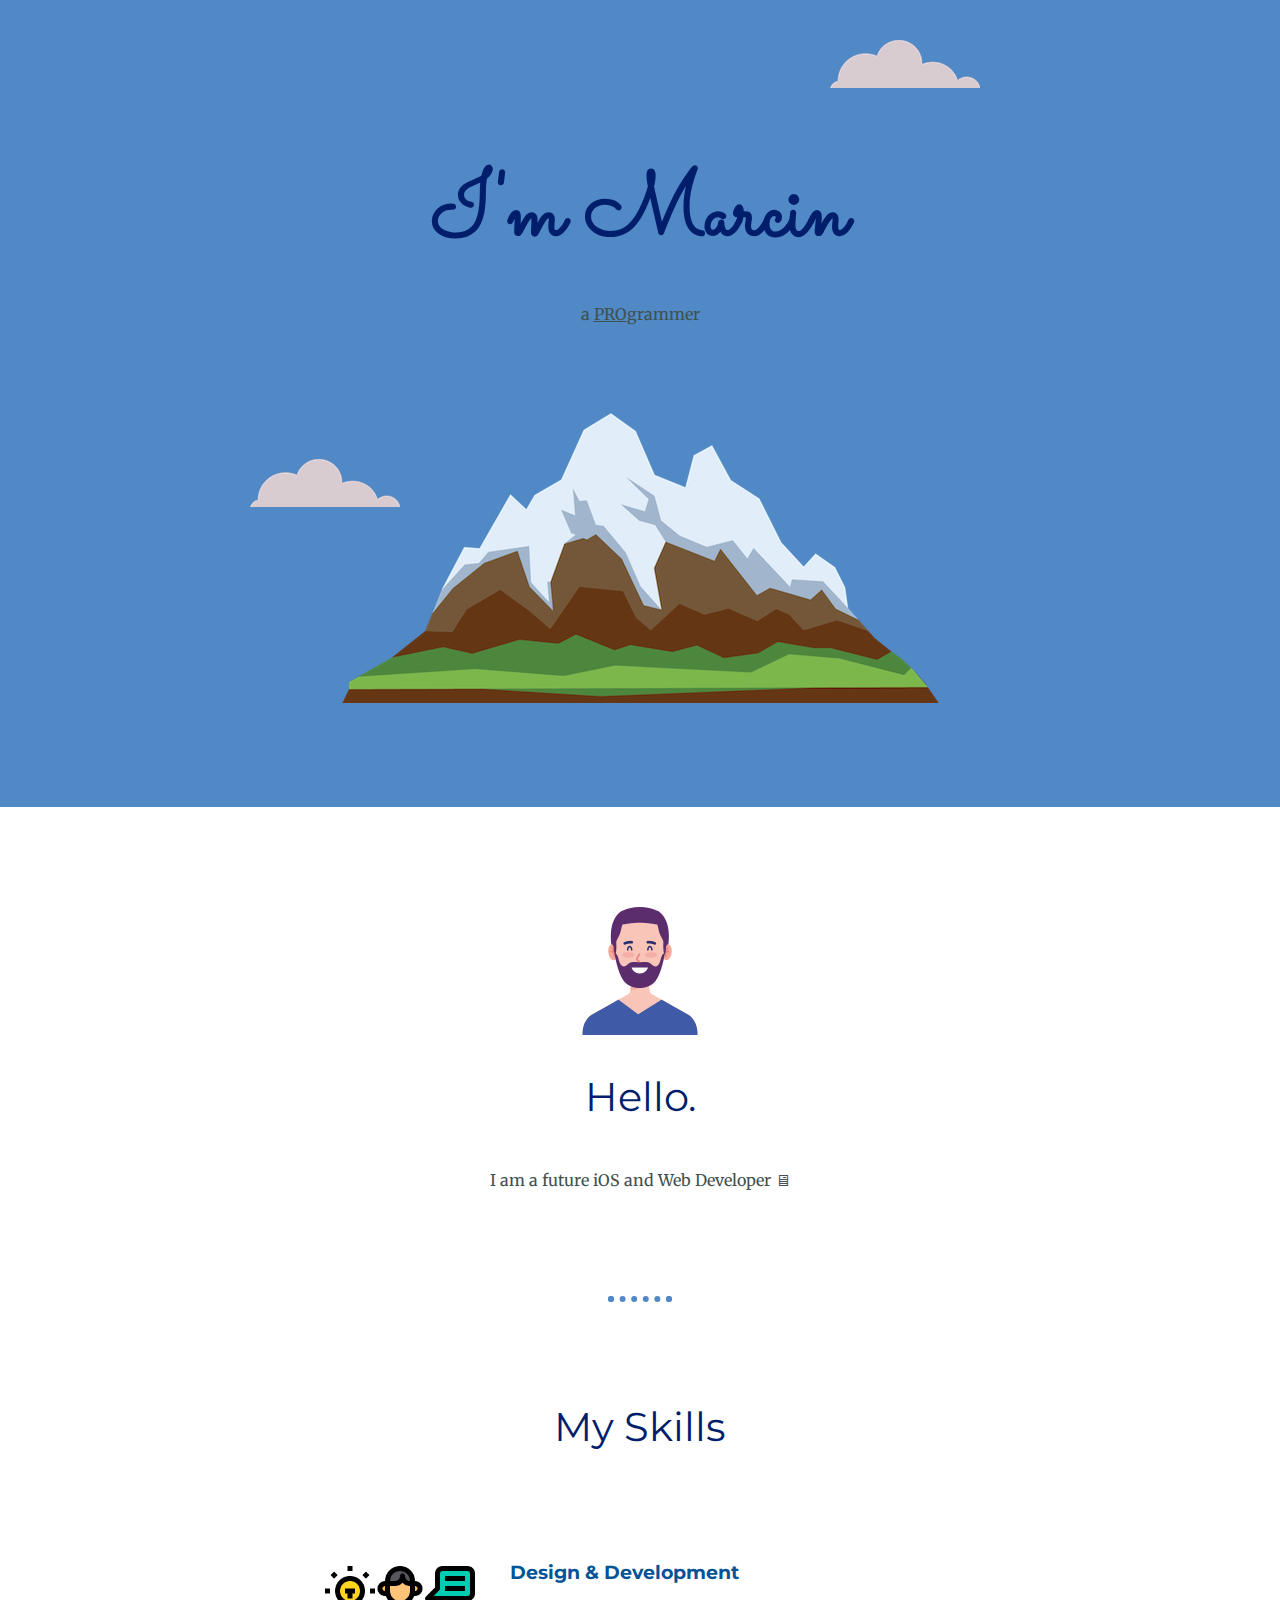
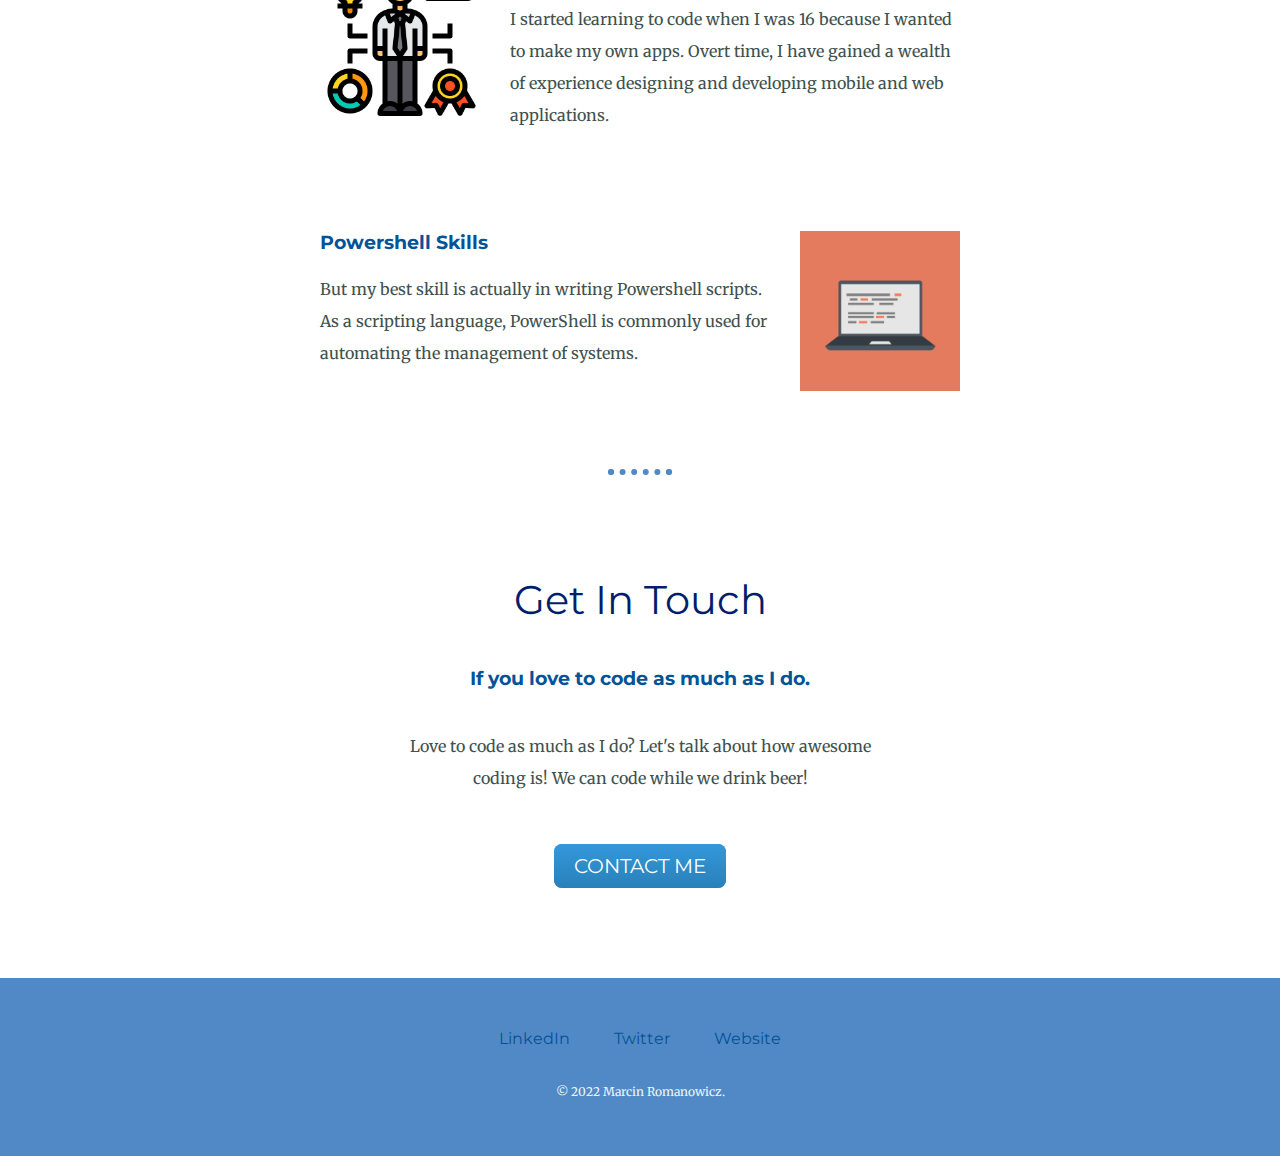
==== index.html @ d392392e "Update index.html" ====
<!DOCTYPE html>
<html lang="en" dir="ltr">
  <head>
    <meta charset="utf-8">
    <title>Marcin's Website</title>
    <link rel="stylesheet" href="CSS/styles.css">
    <link rel="icon" href="favicon.ico">
    <link rel="preconnect" href="https://fonts.googleapis.com">
<link rel="preconnect" href="https://fonts.gstatic.com" crossorigin>
<link href="https://fonts.googleapis.com/css2?family=Merriweather&family=Montserrat&family=Sacramento&display=swap" rel="stylesheet">

  </head>

  <body>
    <div class="top-container">
      <img class="top-cloud" src="images/cloud.png" alt="cloud-img">
      <h1>I'm Marcin</h1>
      <p>a <span class="web">PRO</span>grammer</p>
      <img class="bottom-cloud" src="images/cloud.png" alt="cloud-img">
      <img src="images/mountain.png" alt="mountain-img">
    </div>
    <div class="middle-container">
      <div class="profile">
        <img src="images/man.png" alt="man-img">
        <h2>Hello.</h2>
        <p>I am a future iOS and Web Developer 🖥</p>
      </div>
      <hr>
      <div class="skills">
        <h2>My Skills</h2>
        <div class="skill-row">
          <img class="skills-img" src="images/skills.png" alt="skills-img">
          <h3>Design & Development</h3>
          <p>I started learning to code when I was 16 because I wanted to make my own apps. Overt time, I have gained
          a wealth of experience designing and developing mobile and web applications.</p>
        </div>
        <div class="skill-row">
          <img class="computer-img" src="images/computer.png" alt="computer-img">
          <h3>Powershell Skills</h3>
          <p>But my best skill is actually in writing Powershell scripts. As a scripting language, PowerShell is commonly used for automating the management of systems.</p>
        </div>
      </div>
      <hr>
      <div class="contact-me">
        <h2>Get In Touch</h2>
        <h3>If you love to code as much as I do.</h3>
        <p class="contact-message">Love to code as much as I do? Let's talk about how awesome coding is! We can code while we drink beer!</p>
        <a class="btn" href="mailto:marcin.romanowicz@outlook.com">CONTACT ME</a>
      </div>
    </div>


    <div class="bottom-container">
      <a class="footer-link" href="https://www.linkedin.com/in/marcin-romanowicz/">LinkedIn</a>
      <a class="footer-link" href="https://twitter.com/">Twitter</a>
      <a class="footer-link" href="https://www.appbrewery.co/">Website</a>
      <p class="copyright">© 2022 Marcin Romanowicz.</p>
    </div>
  </body>
</html>
---- CSS/styles.css ----
body {
  color: #40514E;
  margin: 0;
  text-align: center;
  font-family: 'Merriweather', serif;
}

h1 {
  margin: 50px auto 0 auto;
  color: #001E6C;
  font-size: 5.625rem;
  font-family: 'Sacramento', cursive;
}

h2 {
  color: #001E6C;
  font-family: 'Montserrat', sans-serif;
  font-size: 2.5rem;
  font-weight: normal;
  padding-bottom: 10px;
}

h3 {
  color: #035397;
  font-family: 'Montserrat', sans-serif;
}

hr {
  border: dotted #5089C6 6px;
  border-bottom: none;
  width: 4%;
  margin: 100px auto;
}

p {
    line-height: 2;
}

a {
  color: #035397;
  font-family: 'Montserrat', sans-serif;
  margin: 10px 20px;
  text-decoration: none;
}

a:hover {
  color: #ffffff;
}

.top-container {
  background-color: #5089C6;
  position: relative;
  padding: 100px;
}
.middle-container {
  margin: 100px 0;
}

.bottom-container {
  background-color: #5089C6;
  padding: 50px 0 20px;
}

.skill-row {
  width: 50%;
  margin: 100px auto 100px auto;
  text-align: left;
}

.web {
  text-decoration: underline;
}

.bottom-cloud {
  position: absolute;
  left: 250px;
  bottom: 300px;
}

.top-cloud {
  position: absolute;
  right: 300px;
  top: 40px;
}

.skills-img {
  width: 25%;
  float: left;
  margin-right: 30px;
}

.computer-img {
  width: 25%;
  float: right;
  margin-left: 30px;
}

.contact-message {
  width: 40%;
  margin: 40px auto 60px;
}

.copyright {
  color: #EAF6F6;
  font-size: 0.75rem;
  padding: 20px 0;
}

.btn {
  background: #3498db;
  background-image: -webkit-linear-gradient(top, #3498db, #2980b9);
  background-image: -moz-linear-gradient(top, #3498db, #2980b9);
  background-image: -ms-linear-gradient(top, #3498db, #2980b9);
  background-image: -o-linear-gradient(top, #3498db, #2980b9);
  background-image: linear-gradient(to bottom, #3498db, #2980b9);
  -webkit-border-radius: 8;
  -moz-border-radius: 8;
  border-radius: 8px;
  font-family: 'Montserrat', sans-serif;
  color: #ffffff;
  font-size: 20px;
  padding: 10px 20px 10px 20px;
  text-decoration: none;
}

.btn:hover {
  background: #3cb0fd;
  background-image: -webkit-linear-gradient(top, #3cb0fd, #3498db);
  background-image: -moz-linear-gradient(top, #3cb0fd, #3498db);
  background-image: -ms-linear-gradient(top, #3cb0fd, #3498db);
  background-image: -o-linear-gradient(top, #3cb0fd, #3498db);
  background-image: linear-gradient(to bottom, #3cb0fd, #3498db);
  text-decoration: none;
}
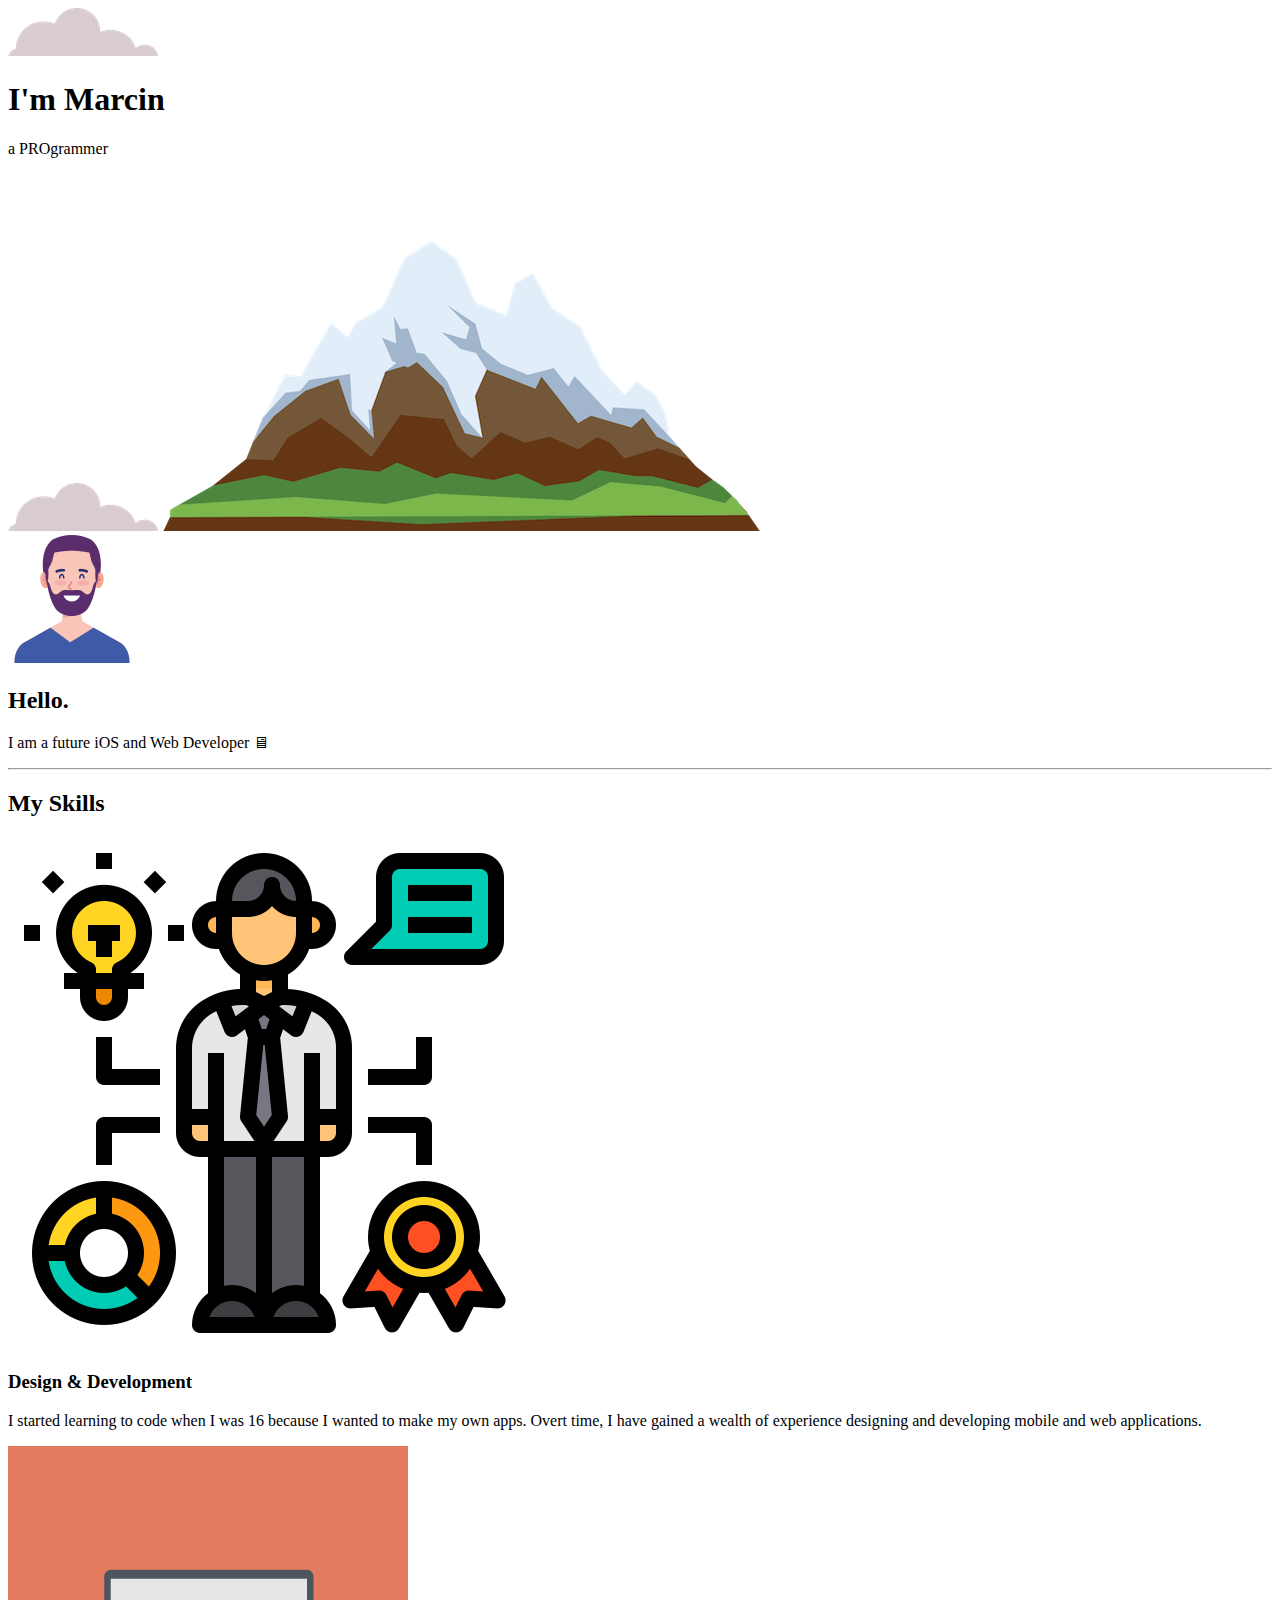
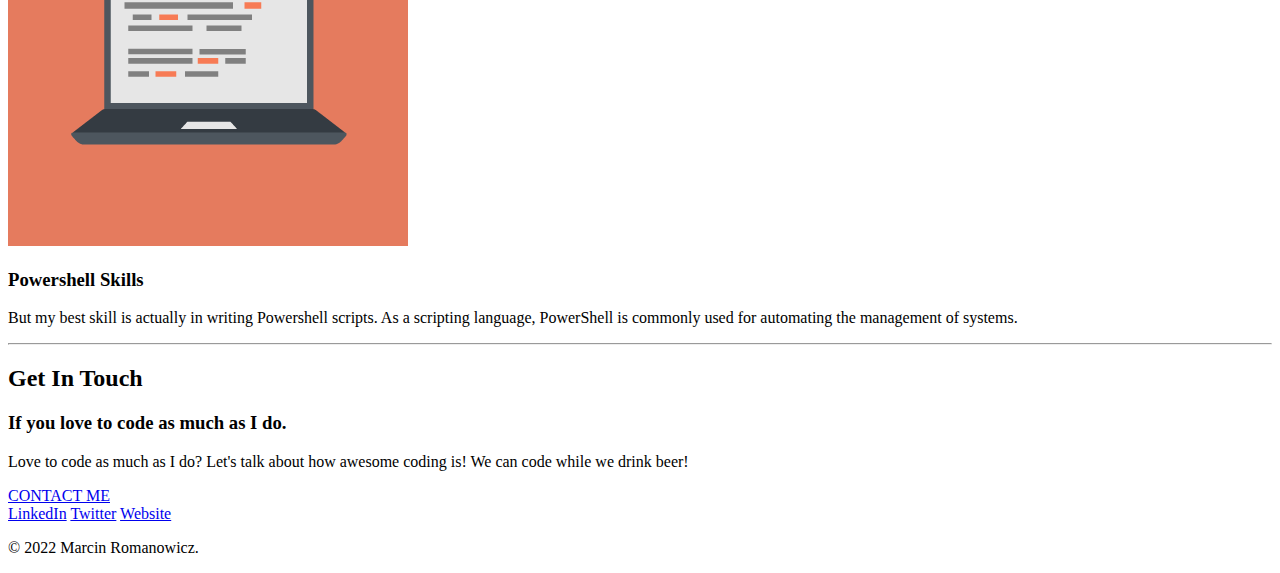
==== commit 9ff6ddfa: "Update index.html" ====
--- a/index.html
+++ b/index.html
@@ -3,7 +3,7 @@
   <head>
     <meta charset="utf-8">
     <title>Marcin's Website</title>
-    <link rel="stylesheet" href="CSS/styles.css">
+    <link rel="stylesheet" href="https://github.com/TrapMusicJunkie/cv/blob/main/CSS/styles.css">
     <link rel="icon" href="favicon.ico">
     <link rel="preconnect" href="https://fonts.googleapis.com">
 <link rel="preconnect" href="https://fonts.gstatic.com" crossorigin>
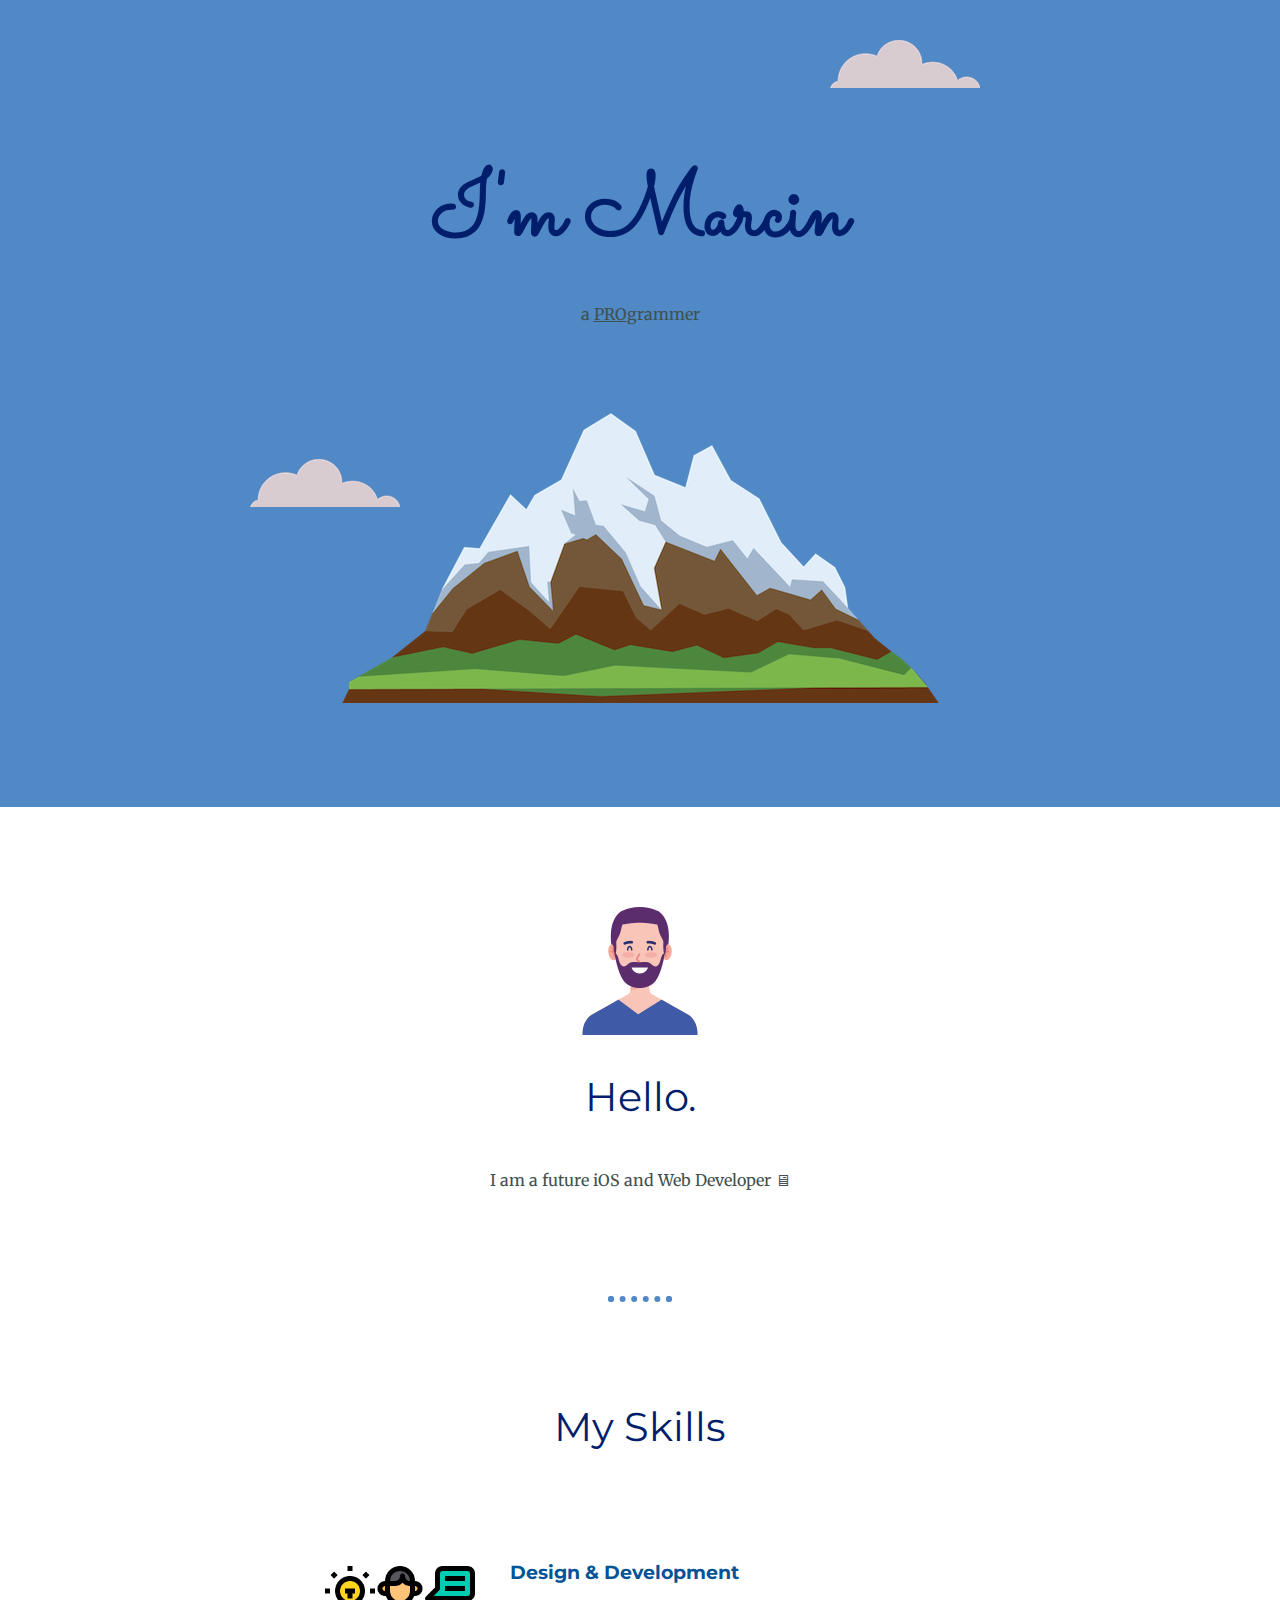
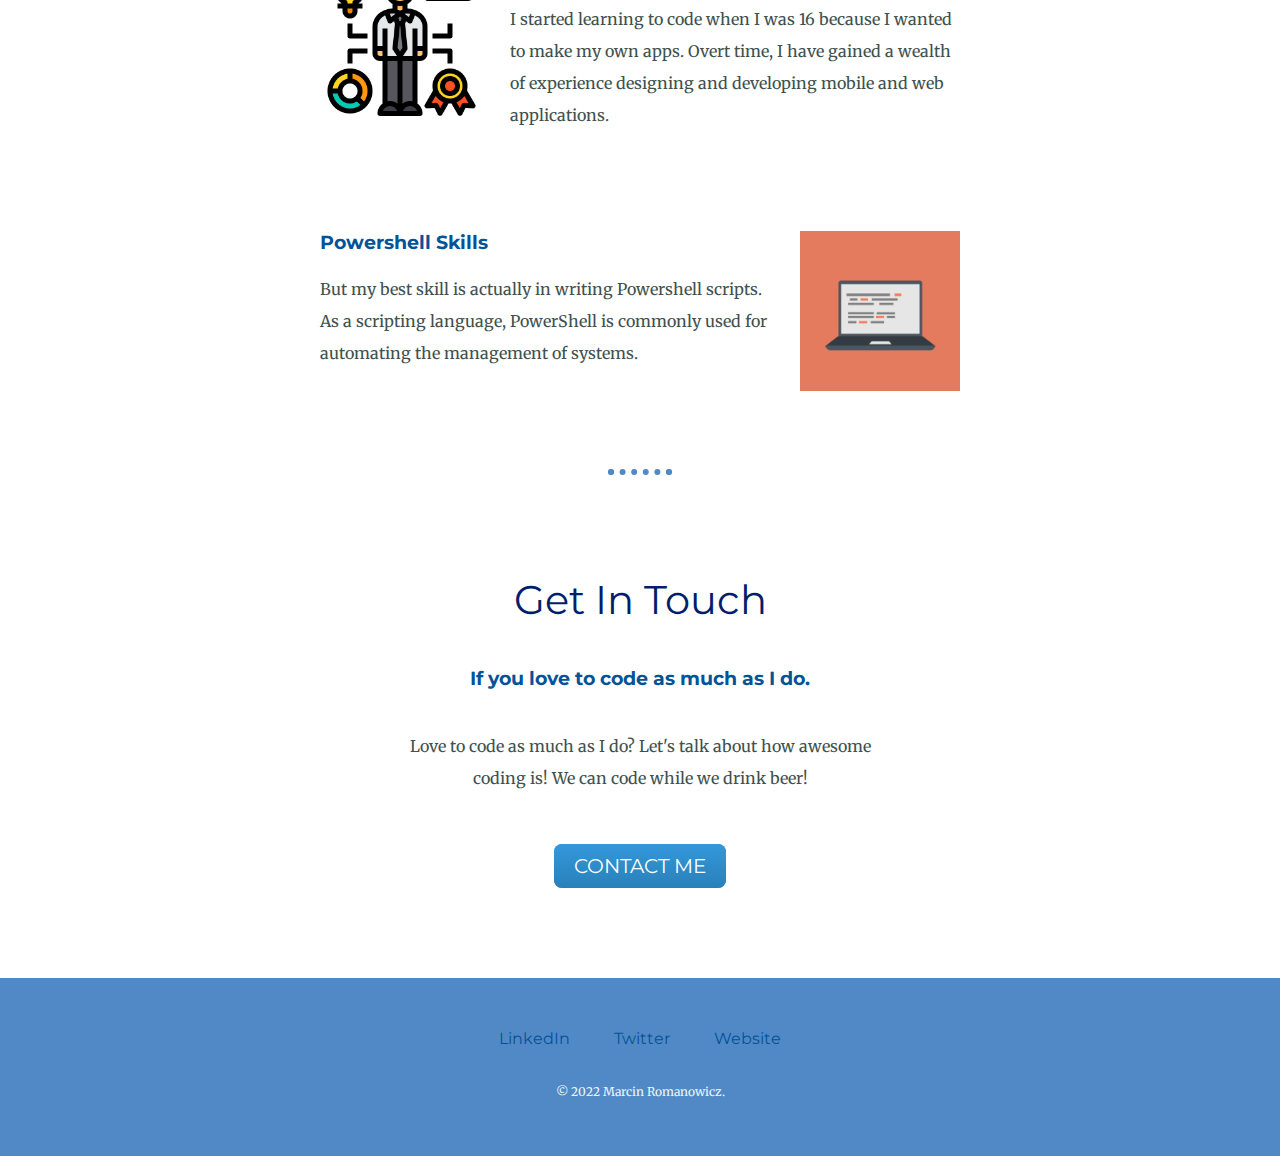
==== commit 54d14ccd: "Update index.html" ====
--- a/index.html
+++ b/index.html
@@ -3,7 +3,7 @@
   <head>
     <meta charset="utf-8">
     <title>Marcin's Website</title>
-    <link rel="stylesheet" href="https://github.com/TrapMusicJunkie/cv/blob/main/CSS/styles.css">
+    <link rel="stylesheet" href="/CSS/styles.css">
     <link rel="icon" href="favicon.ico">
     <link rel="preconnect" href="https://fonts.googleapis.com">
 <link rel="preconnect" href="https://fonts.gstatic.com" crossorigin>
--- a/CSS/styles.css
+++ b/CSS/styles.css
@@ -0,0 +1,134 @@
+body {
+  color: #40514E;
+  margin: 0;
+  text-align: center;
+  font-family: 'Merriweather', serif;
+}
+
+h1 {
+  margin: 50px auto 0 auto;
+  color: #001E6C;
+  font-size: 5.625rem;
+  font-family: 'Sacramento', cursive;
+}
+
+h2 {
+  color: #001E6C;
+  font-family: 'Montserrat', sans-serif;
+  font-size: 2.5rem;
+  font-weight: normal;
+  padding-bottom: 10px;
+}
+
+h3 {
+  color: #035397;
+  font-family: 'Montserrat', sans-serif;
+}
+
+hr {
+  border: dotted #5089C6 6px;
+  border-bottom: none;
+  width: 4%;
+  margin: 100px auto;
+}
+
+p {
+    line-height: 2;
+}
+
+a {
+  color: #035397;
+  font-family: 'Montserrat', sans-serif;
+  margin: 10px 20px;
+  text-decoration: none;
+}
+
+a:hover {
+  color: #ffffff;
+}
+
+.top-container {
+  background-color: #5089C6;
+  position: relative;
+  padding: 100px;
+}
+.middle-container {
+  margin: 100px 0;
+}
+
+.bottom-container {
+  background-color: #5089C6;
+  padding: 50px 0 20px;
+}
+
+.skill-row {
+  width: 50%;
+  margin: 100px auto 100px auto;
+  text-align: left;
+}
+
+.web {
+  text-decoration: underline;
+}
+
+.bottom-cloud {
+  position: absolute;
+  left: 250px;
+  bottom: 300px;
+}
+
+.top-cloud {
+  position: absolute;
+  right: 300px;
+  top: 40px;
+}
+
+.skills-img {
+  width: 25%;
+  float: left;
+  margin-right: 30px;
+}
+
+.computer-img {
+  width: 25%;
+  float: right;
+  margin-left: 30px;
+}
+
+.contact-message {
+  width: 40%;
+  margin: 40px auto 60px;
+}
+
+.copyright {
+  color: #EAF6F6;
+  font-size: 0.75rem;
+  padding: 20px 0;
+}
+
+.btn {
+  background: #3498db;
+  background-image: -webkit-linear-gradient(top, #3498db, #2980b9);
+  background-image: -moz-linear-gradient(top, #3498db, #2980b9);
+  background-image: -ms-linear-gradient(top, #3498db, #2980b9);
+  background-image: -o-linear-gradient(top, #3498db, #2980b9);
+  background-image: linear-gradient(to bottom, #3498db, #2980b9);
+  -webkit-border-radius: 8;
+  -moz-border-radius: 8;
+  border-radius: 8px;
+  font-family: 'Montserrat', sans-serif;
+  color: #ffffff;
+  font-size: 20px;
+  padding: 10px 20px 10px 20px;
+  text-decoration: none;
+}
+
+.btn:hover {
+  background: #3cb0fd;
+  background-image: -webkit-linear-gradient(top, #3cb0fd, #3498db);
+  background-image: -moz-linear-gradient(top, #3cb0fd, #3498db);
+  background-image: -ms-linear-gradient(top, #3cb0fd, #3498db);
+  background-image: -o-linear-gradient(top, #3cb0fd, #3498db);
+  background-image: linear-gradient(to bottom, #3cb0fd, #3498db);
+  text-decoration: none;
+}
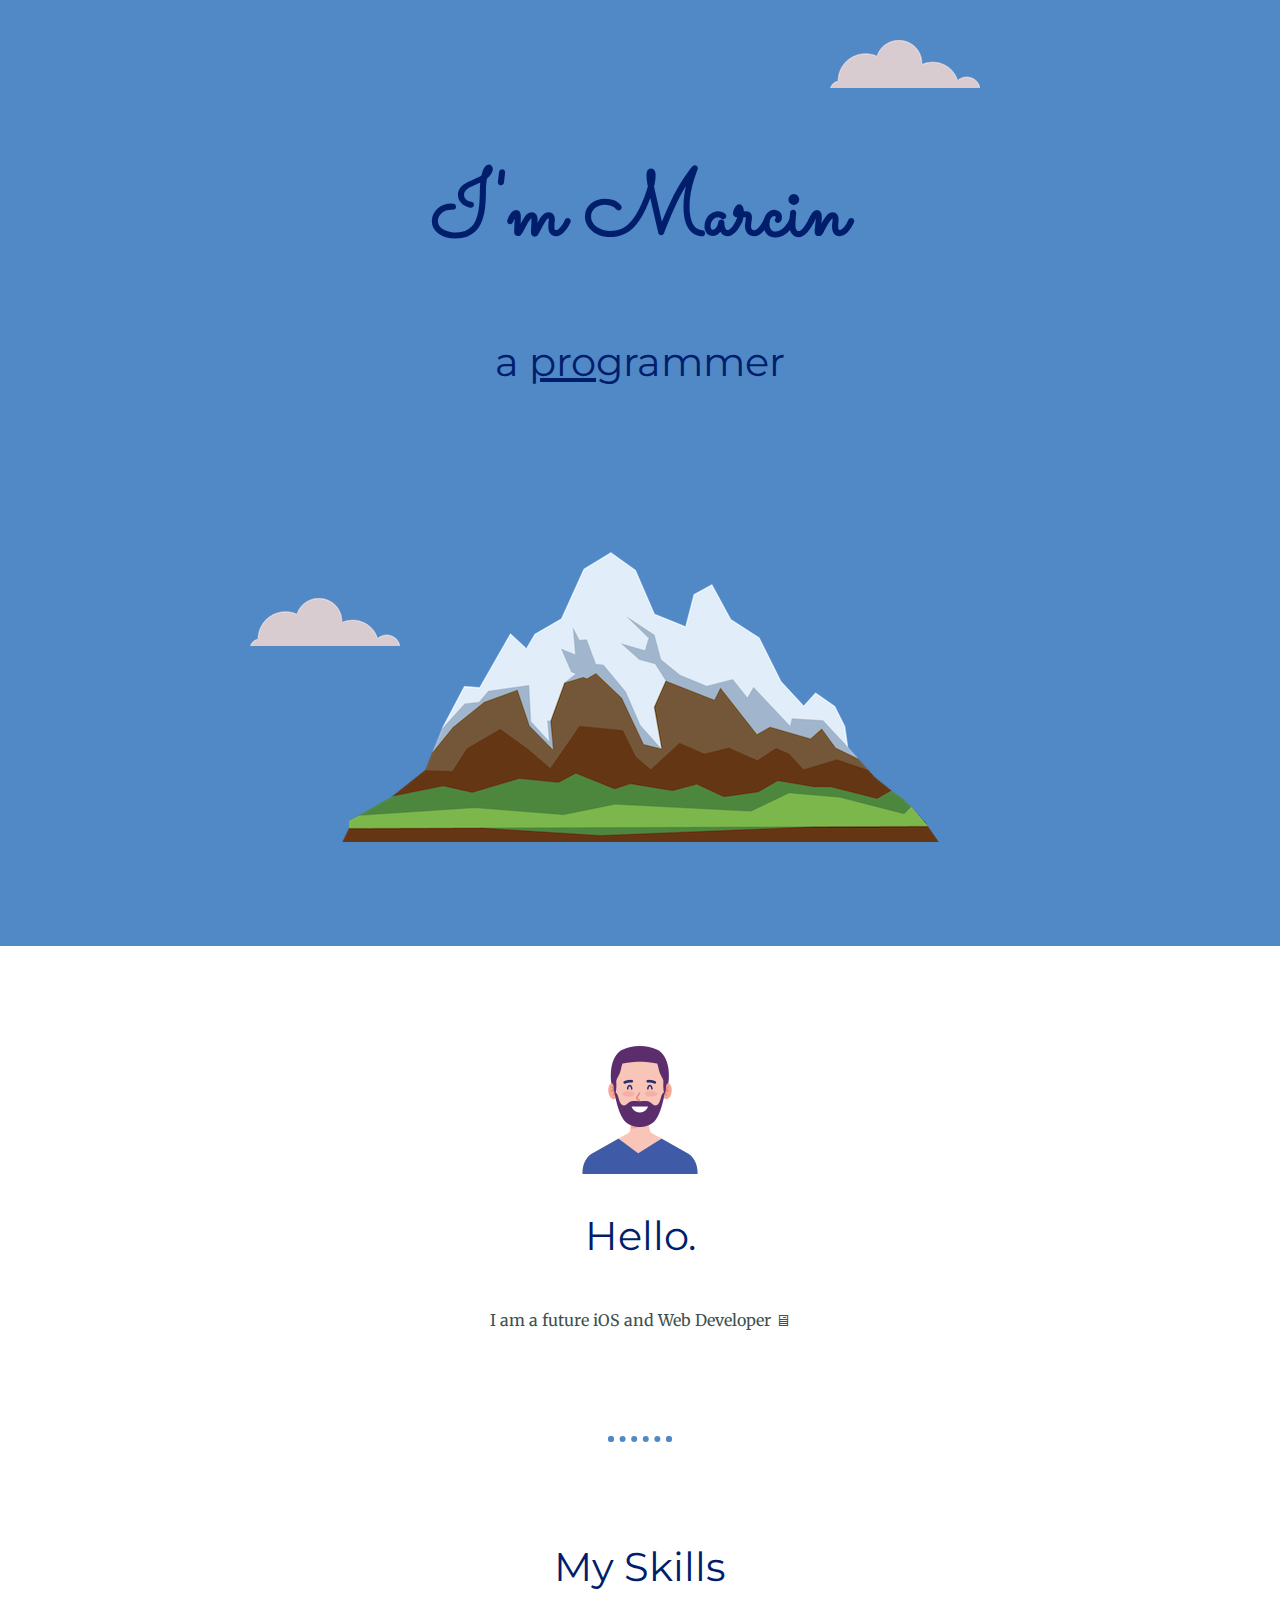
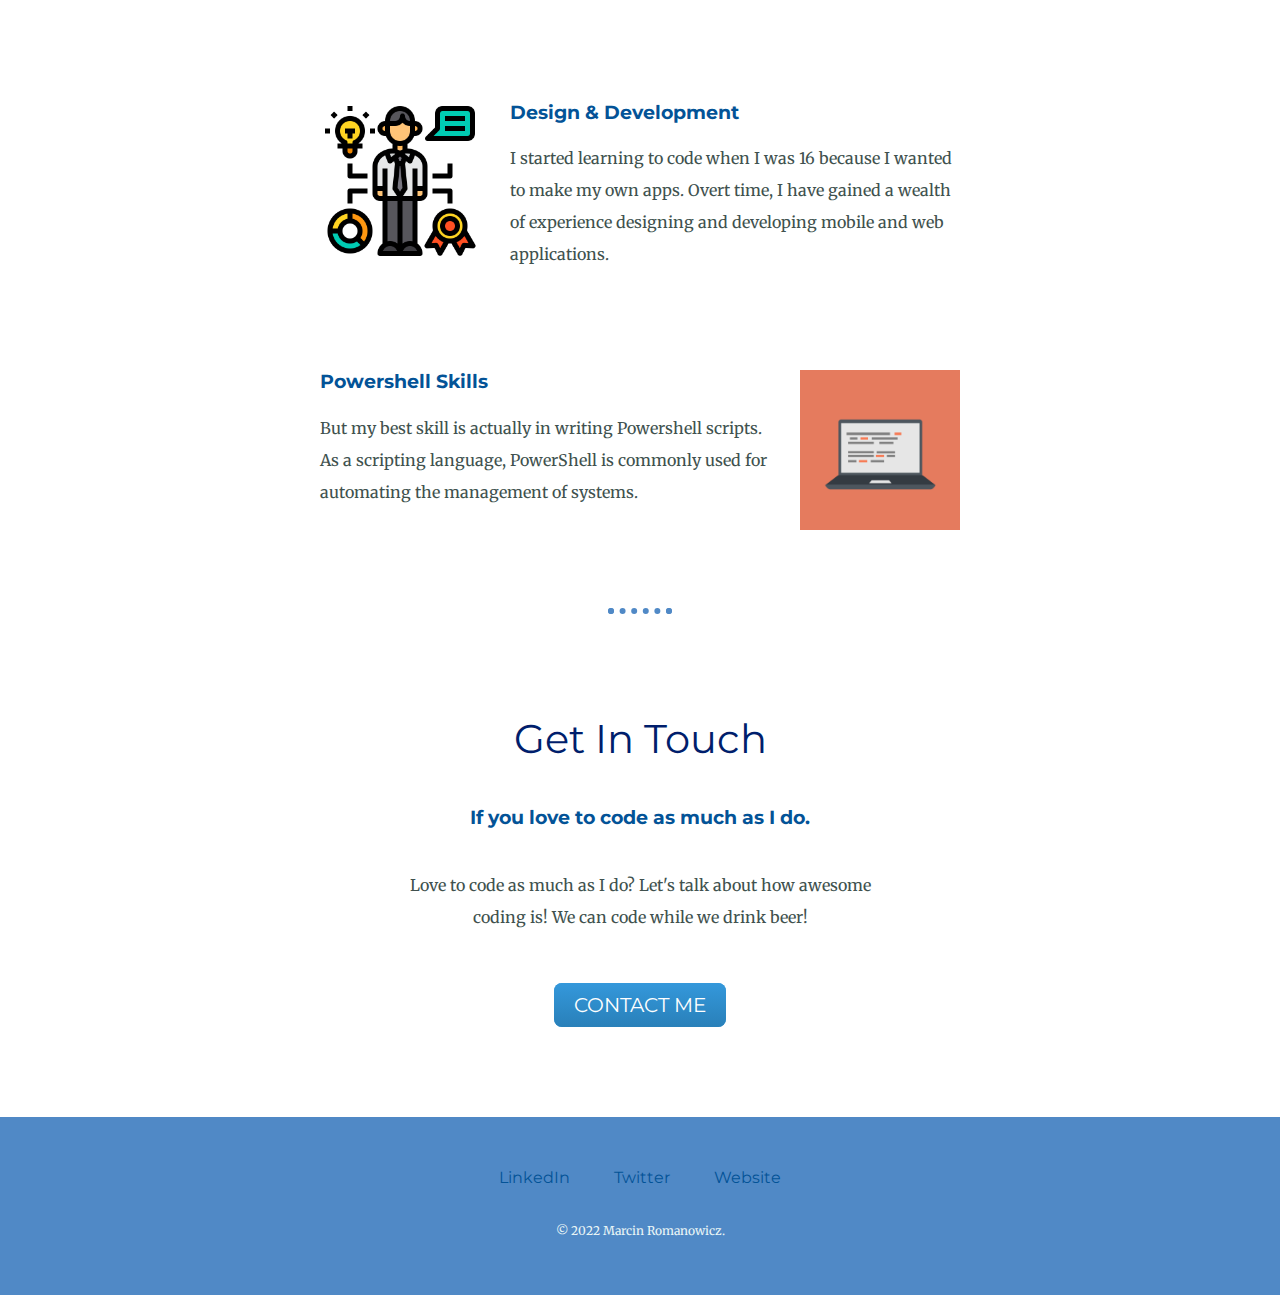
==== commit b7083a40: "Update index.html" ====
--- a/index.html
+++ b/index.html
@@ -3,7 +3,7 @@
   <head>
     <meta charset="utf-8">
     <title>Marcin's Website</title>
-    <link rel="stylesheet" href="/CSS/styles.css">
+    <link rel="stylesheet" href="styles.css">
     <link rel="icon" href="favicon.ico">
     <link rel="preconnect" href="https://fonts.googleapis.com">
 <link rel="preconnect" href="https://fonts.gstatic.com" crossorigin>
@@ -15,7 +15,7 @@
     <div class="top-container">
       <img class="top-cloud" src="images/cloud.png" alt="cloud-img">
       <h1>I'm Marcin</h1>
-      <p>a <span class="web">PRO</span>grammer</p>
+      <h2><p>a <span class="web">pro</span>grammer</p></h2>
       <img class="bottom-cloud" src="images/cloud.png" alt="cloud-img">
       <img src="images/mountain.png" alt="mountain-img">
     </div>
@@ -53,7 +53,7 @@
     <div class="bottom-container">
       <a class="footer-link" href="https://www.linkedin.com/in/marcin-romanowicz/">LinkedIn</a>
       <a class="footer-link" href="https://twitter.com/">Twitter</a>
-      <a class="footer-link" href="https://www.appbrewery.co/">Website</a>
+      <a class="footer-link" href="https://trapmusicjunkie.github.io/cv/">Website</a>
       <p class="copyright">© 2022 Marcin Romanowicz.</p>
     </div>
   </body>
--- a/styles.css
+++ b/styles.css
@@ -0,0 +1,134 @@
+body {
+  color: #40514E;
+  margin: 0;
+  text-align: center;
+  font-family: 'Merriweather', serif;
+}
+
+h1 {
+  margin: 50px auto 0 auto;
+  color: #001E6C;
+  font-size: 5.625rem;
+  font-family: 'Sacramento', cursive;
+}
+
+h2 {
+  color: #001E6C;
+  font-family: 'Montserrat', sans-serif;
+  font-size: 2.5rem;
+  font-weight: normal;
+  padding-bottom: 10px;
+}
+
+h3 {
+  color: #035397;
+  font-family: 'Montserrat', sans-serif;
+}
+
+hr {
+  border: dotted #5089C6 6px;
+  border-bottom: none;
+  width: 4%;
+  margin: 100px auto;
+}
+
+p {
+    line-height: 2;
+}
+
+a {
+  color: #035397;
+  font-family: 'Montserrat', sans-serif;
+  margin: 10px 20px;
+  text-decoration: none;
+}
+
+a:hover {
+  color: #ffffff;
+}
+
+.top-container {
+  background-color: #5089C6;
+  position: relative;
+  padding: 100px;
+}
+.middle-container {
+  margin: 100px 0;
+}
+
+.bottom-container {
+  background-color: #5089C6;
+  padding: 50px 0 20px;
+}
+
+.skill-row {
+  width: 50%;
+  margin: 100px auto 100px auto;
+  text-align: left;
+}
+
+.web {
+  text-decoration: underline;
+}
+
+.bottom-cloud {
+  position: absolute;
+  left: 250px;
+  bottom: 300px;
+}
+
+.top-cloud {
+  position: absolute;
+  right: 300px;
+  top: 40px;
+}
+
+.skills-img {
+  width: 25%;
+  float: left;
+  margin-right: 30px;
+}
+
+.computer-img {
+  width: 25%;
+  float: right;
+  margin-left: 30px;
+}
+
+.contact-message {
+  width: 40%;
+  margin: 40px auto 60px;
+}
+
+.copyright {
+  color: #EAF6F6;
+  font-size: 0.75rem;
+  padding: 20px 0;
+}
+
+.btn {
+  background: #3498db;
+  background-image: -webkit-linear-gradient(top, #3498db, #2980b9);
+  background-image: -moz-linear-gradient(top, #3498db, #2980b9);
+  background-image: -ms-linear-gradient(top, #3498db, #2980b9);
+  background-image: -o-linear-gradient(top, #3498db, #2980b9);
+  background-image: linear-gradient(to bottom, #3498db, #2980b9);
+  -webkit-border-radius: 8;
+  -moz-border-radius: 8;
+  border-radius: 8px;
+  font-family: 'Montserrat', sans-serif;
+  color: #ffffff;
+  font-size: 20px;
+  padding: 10px 20px 10px 20px;
+  text-decoration: none;
+}
+
+.btn:hover {
+  background: #3cb0fd;
+  background-image: -webkit-linear-gradient(top, #3cb0fd, #3498db);
+  background-image: -moz-linear-gradient(top, #3cb0fd, #3498db);
+  background-image: -ms-linear-gradient(top, #3cb0fd, #3498db);
+  background-image: -o-linear-gradient(top, #3cb0fd, #3498db);
+  background-image: linear-gradient(to bottom, #3cb0fd, #3498db);
+  text-decoration: none;
+}
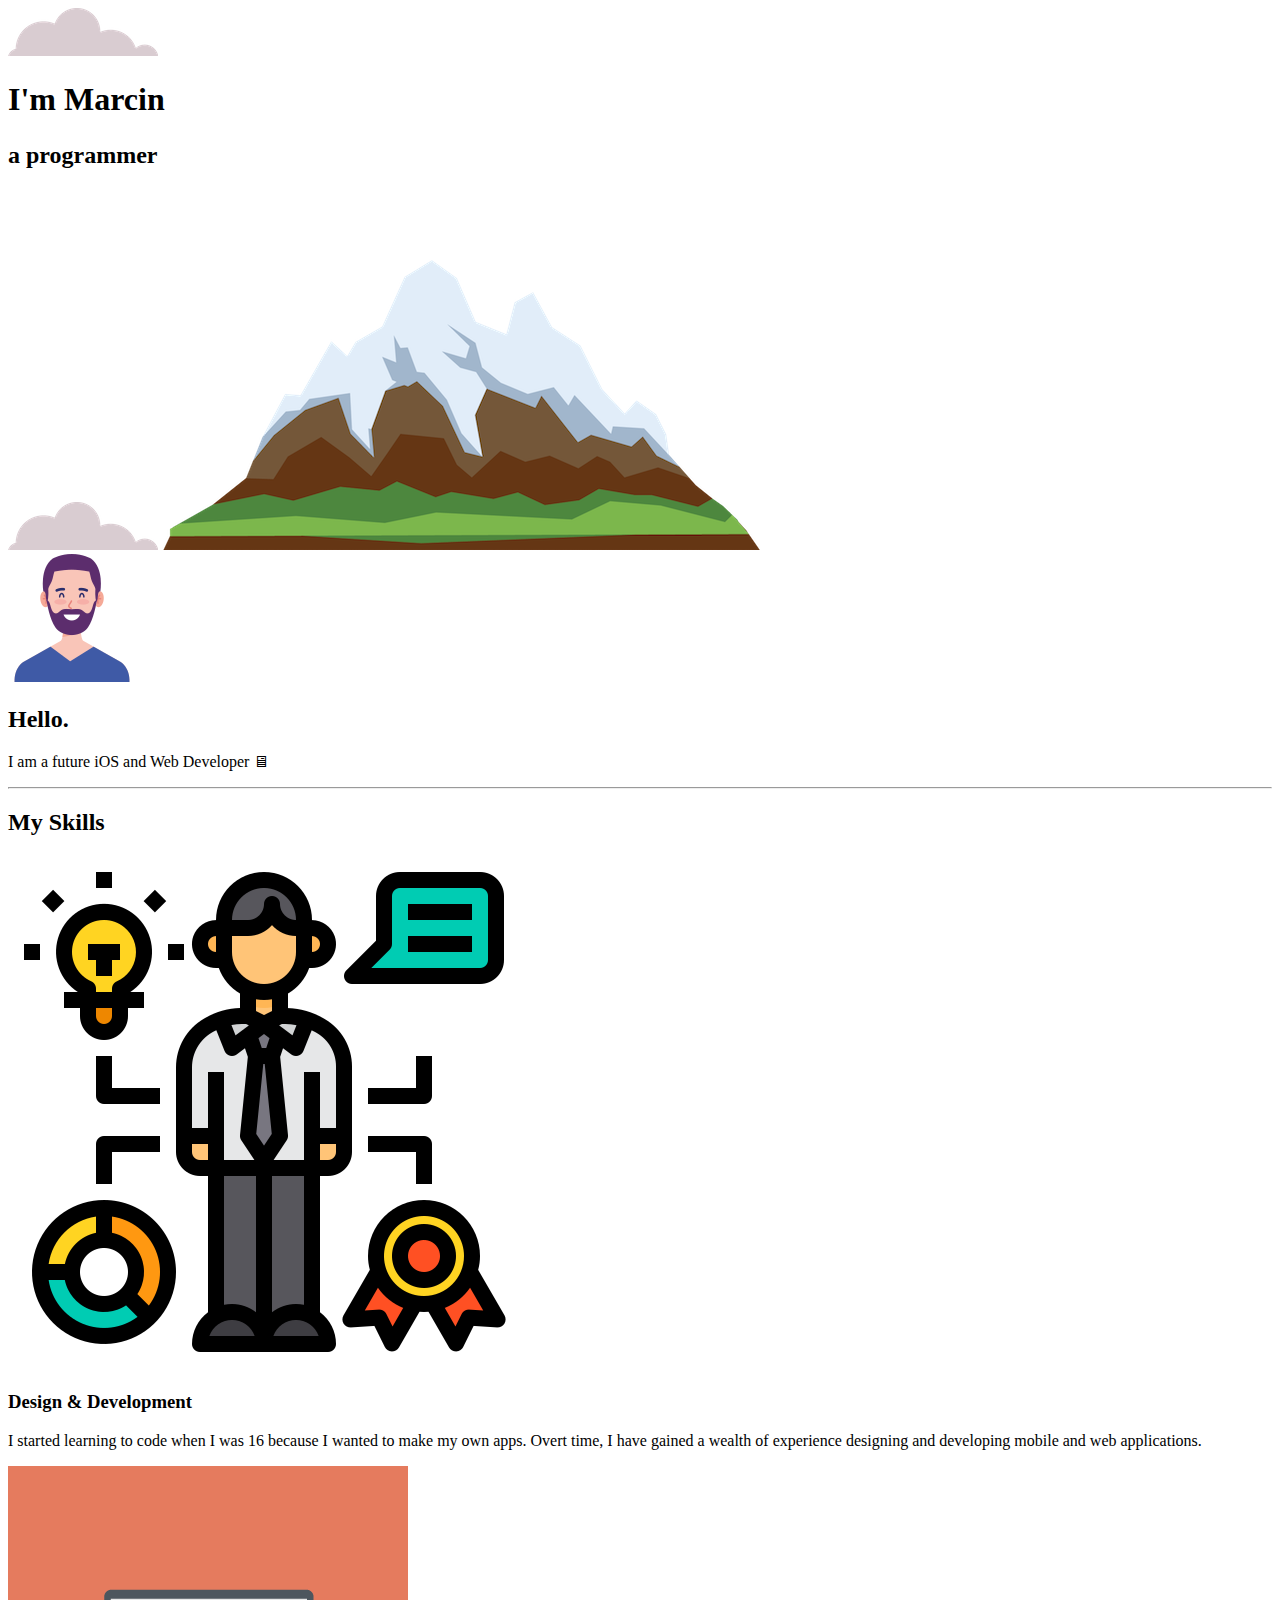
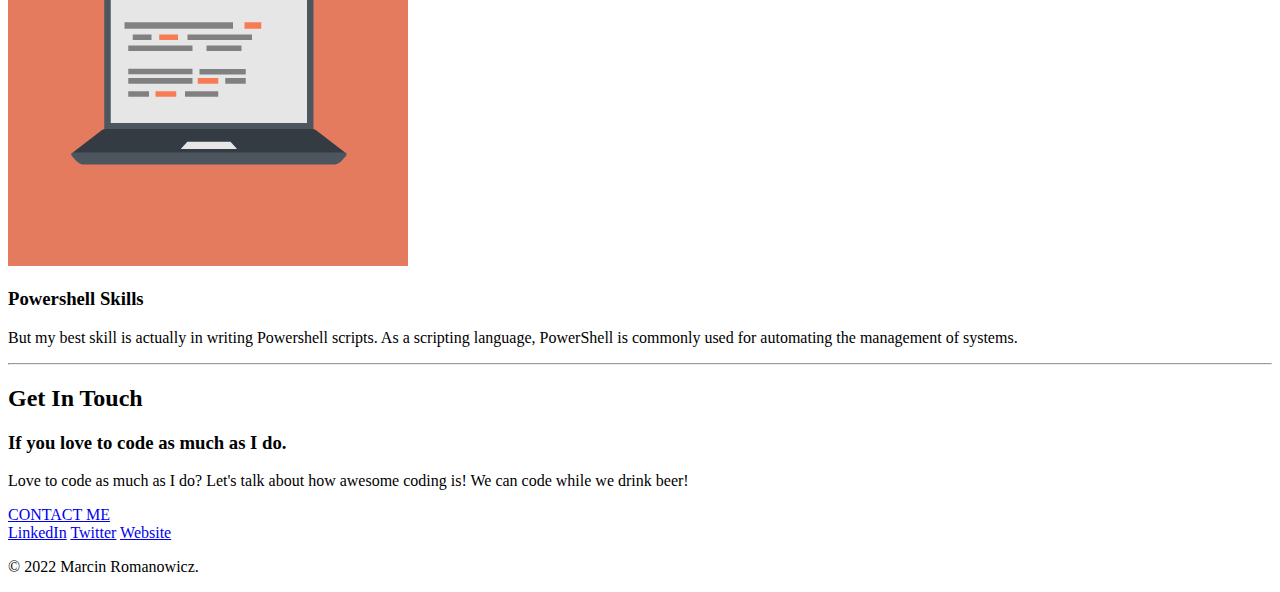
==== commit 9f8ed8f0: "Add files via upload" ====
--- a/index.html
+++ b/index.html
@@ -3,7 +3,7 @@
   <head>
     <meta charset="utf-8">
     <title>Marcin's Website</title>
-    <link rel="stylesheet" href="styles.css">
+    <link rel="stylesheet" href="css/styles.css">
     <link rel="icon" href="favicon.ico">
     <link rel="preconnect" href="https://fonts.googleapis.com">
 <link rel="preconnect" href="https://fonts.gstatic.com" crossorigin>
@@ -14,7 +14,7 @@
   <body>
     <div class="top-container">
       <img class="top-cloud" src="images/cloud.png" alt="cloud-img">
-      <h1>I'm Marcin</h1>
+      <h1 class="style">I'm Marcin</h1>
       <h2><p>a <span class="web">pro</span>grammer</p></h2>
       <img class="bottom-cloud" src="images/cloud.png" alt="cloud-img">
       <img src="images/mountain.png" alt="mountain-img">
